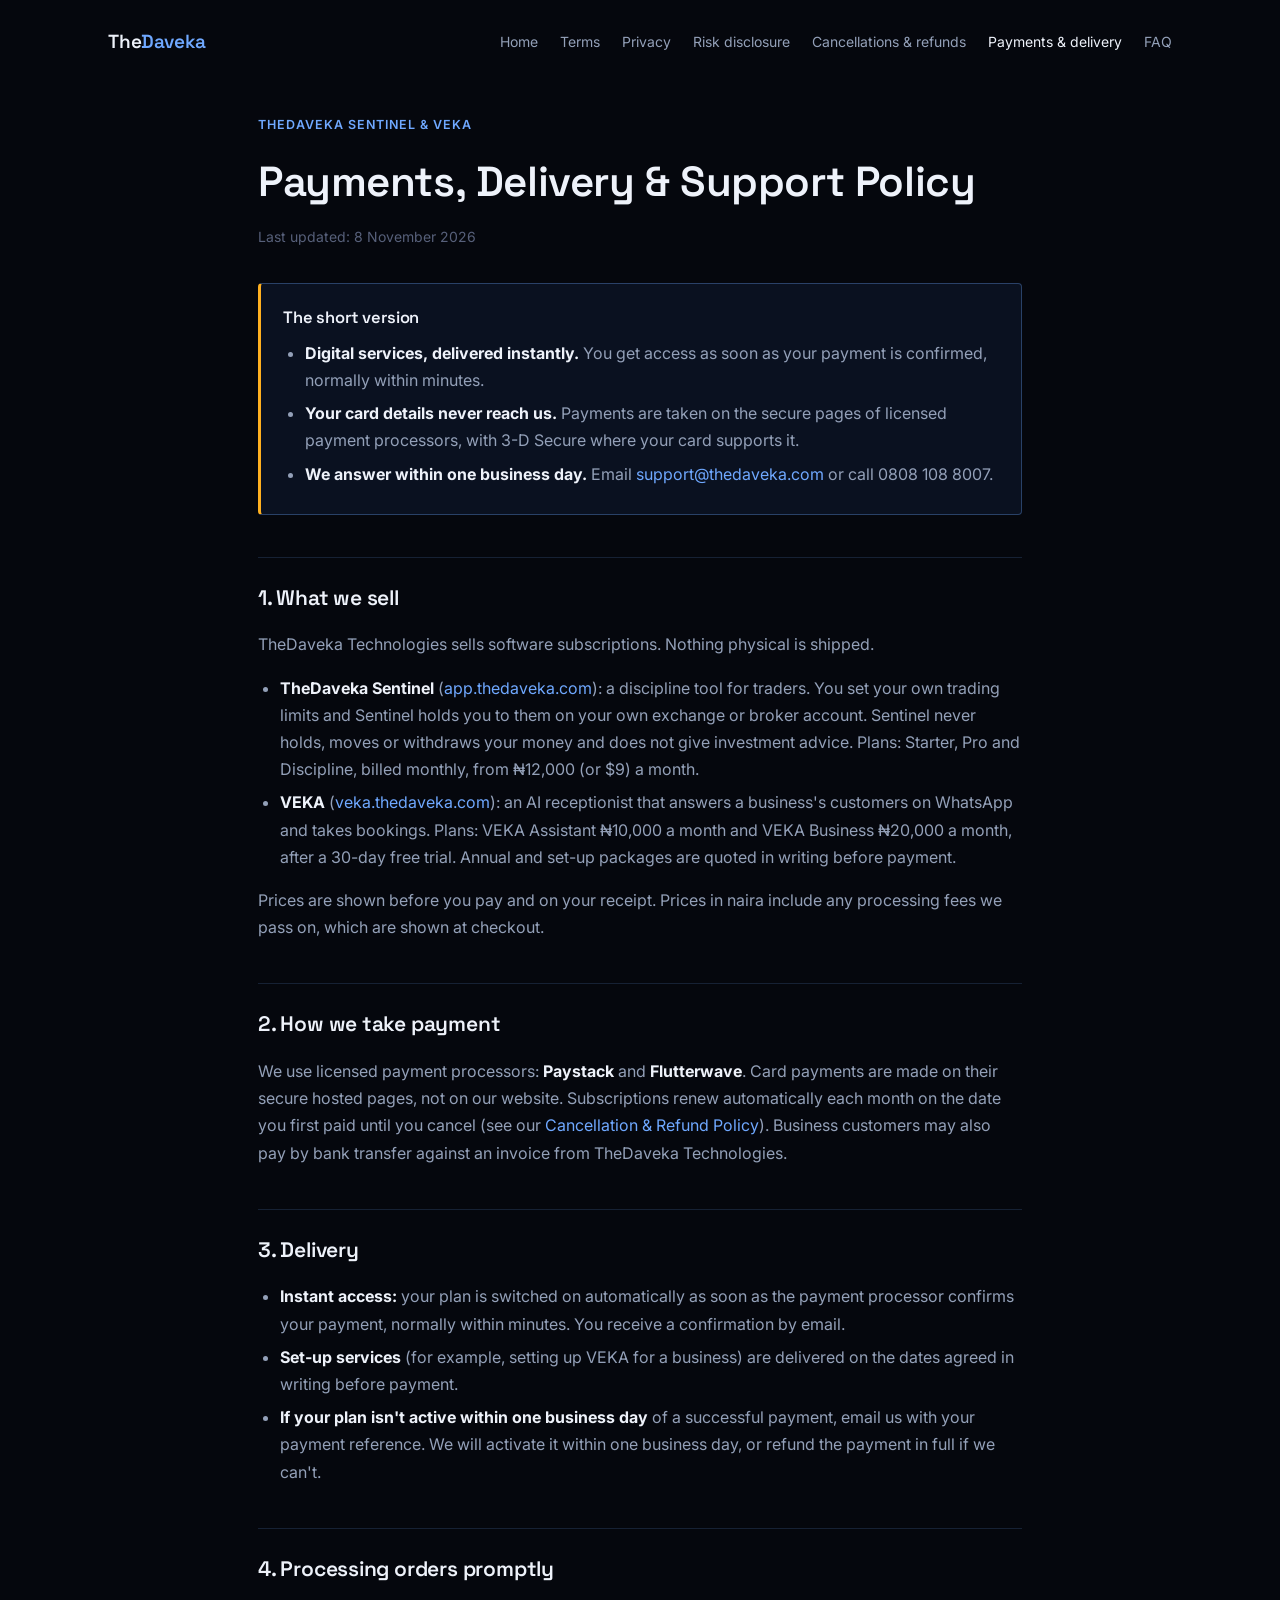
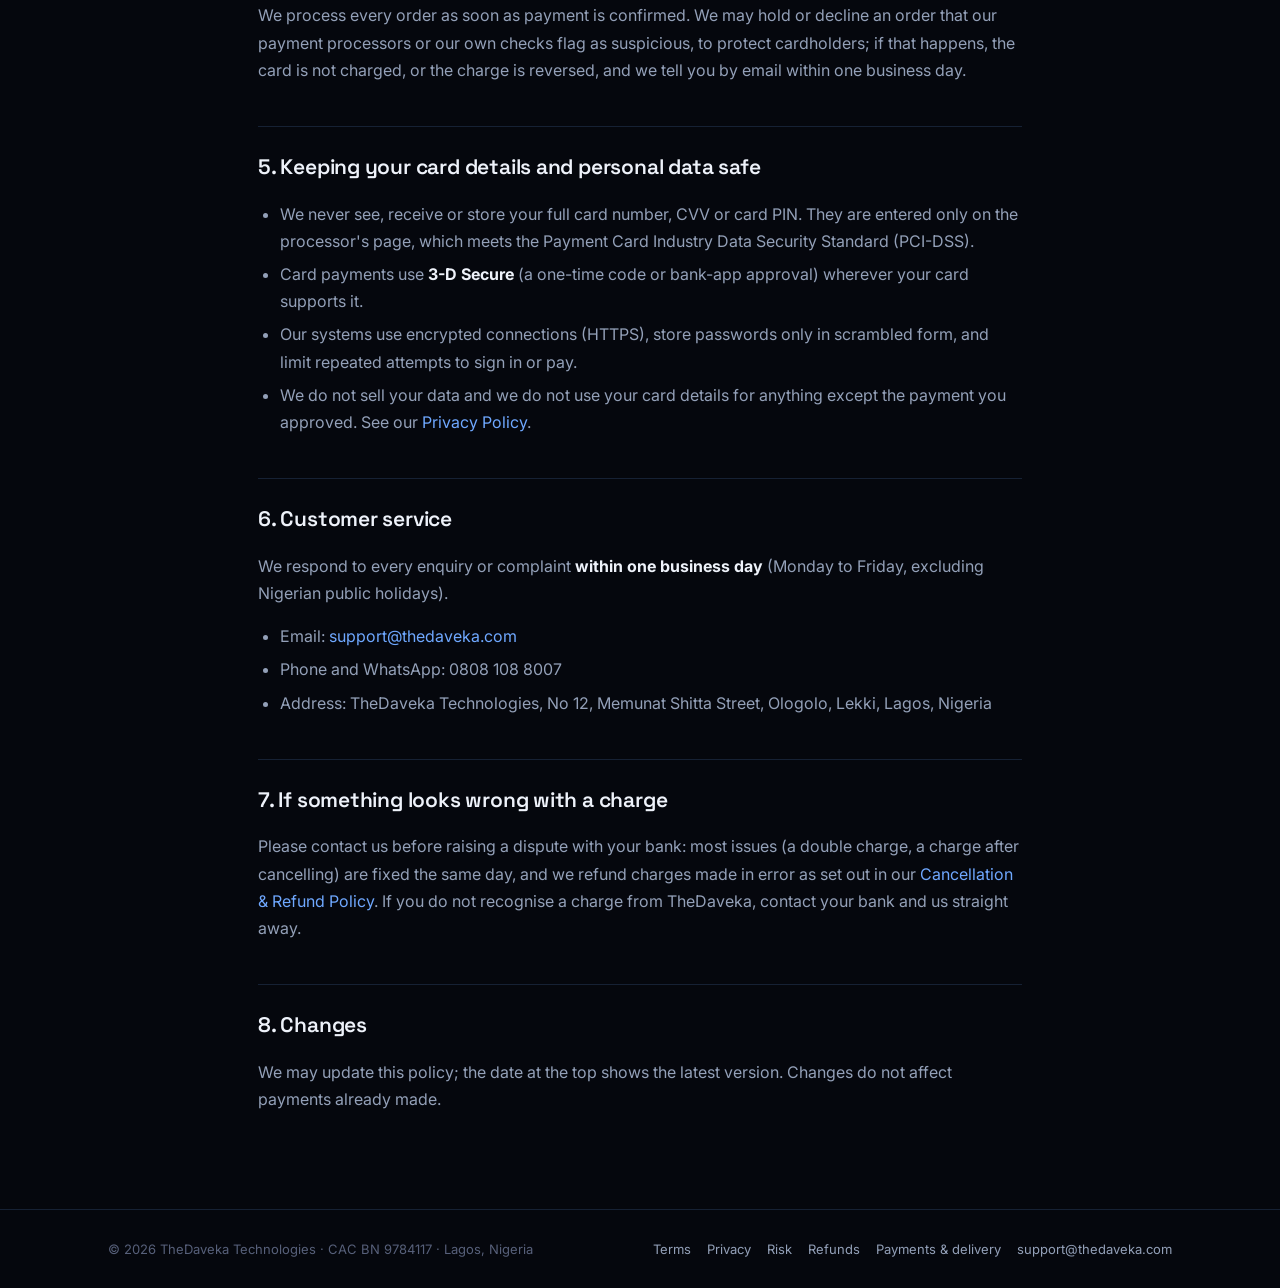
==== payments.html @ 95c14ebf "Website: Payments, Delivery & Support policy (Flutterwave 6.1.15), VEKA live - New /payments page: s" ====
<!DOCTYPE html>
<html lang="en">
<head>
<meta charset="UTF-8">
<meta name="viewport" content="width=device-width, initial-scale=1.0">
<title>Payments, Delivery &amp; Support Policy — TheDaveka Technologies</title>
<meta name="description" content="How we take payment, deliver our services, protect your card details and answer you within one business day.">
<link rel="icon" type="image/png" sizes="32x32" href="/favicon-32.png?v=3">
<link rel="apple-touch-icon" href="/apple-touch-icon.png">
<link rel="preconnect" href="https://fonts.googleapis.com">
<link rel="preconnect" href="https://fonts.gstatic.com" crossorigin>
<link href="https://fonts.googleapis.com/css2?family=Space+Grotesk:wght@500;600&family=Inter:wght@400;500;600&display=swap" rel="stylesheet">
<link rel="stylesheet" href="/legal.css?v=1">
</head>
<body>
<header>
  <a href="/" class="wordmark">The<span>Daveka</span></a>
  <nav><a href="/">Home</a><a href="/terms">Terms</a><a href="/privacy">Privacy</a><a href="/risk">Risk disclosure</a><a href="/refunds">Cancellations &amp; refunds</a><a href="/payments" class="on">Payments &amp; delivery</a><a href="/#faq">FAQ</a></nav>
</header>
<main>
<div class="kicker">TheDaveka Sentinel &amp; VEKA</div>
<h1>Payments, Delivery &amp; Support Policy</h1>
<div class="updated">Last updated: 8 November 2026</div>
<div class="callout"><h3>The short version</h3><ul>
<li><strong>Digital services, delivered instantly.</strong> You get access as soon as your payment is confirmed, normally within minutes.</li>
<li><strong>Your card details never reach us.</strong> Payments are taken on the secure pages of licensed payment processors, with 3-D Secure where your card supports it.</li>
<li><strong>We answer within one business day.</strong> Email <a href="mailto:support@thedaveka.com">support@thedaveka.com</a> or call 0808 108 8007.</li>
</ul></div>

<h2>1. What we sell</h2>
<p>TheDaveka Technologies sells software subscriptions. Nothing physical is shipped.</p>
<ul>
<li><strong>TheDaveka Sentinel</strong> (<a href="https://app.thedaveka.com">app.thedaveka.com</a>): a discipline tool for traders. You set your own trading limits and Sentinel holds you to them on your own exchange or broker account. Sentinel never holds, moves or withdraws your money and does not give investment advice. Plans: Starter, Pro and Discipline, billed monthly, from &#8358;12,000 (or $9) a month.</li>
<li><strong>VEKA</strong> (<a href="https://veka.thedaveka.com">veka.thedaveka.com</a>): an AI receptionist that answers a business's customers on WhatsApp and takes bookings. Plans: VEKA Assistant &#8358;10,000 a month and VEKA Business &#8358;20,000 a month, after a 30-day free trial. Annual and set-up packages are quoted in writing before payment.</li>
</ul>
<p>Prices are shown before you pay and on your receipt. Prices in naira include any processing fees we pass on, which are shown at checkout.</p>

<h2>2. How we take payment</h2>
<p>We use licensed payment processors: <strong>Paystack</strong> and <strong>Flutterwave</strong>. Card payments are made on their secure hosted pages, not on our website. Subscriptions renew automatically each month on the date you first paid until you cancel (see our <a href="/refunds">Cancellation &amp; Refund Policy</a>). Business customers may also pay by bank transfer against an invoice from TheDaveka Technologies.</p>

<h2>3. Delivery</h2>
<ul>
<li><strong>Instant access:</strong> your plan is switched on automatically as soon as the payment processor confirms your payment, normally within minutes. You receive a confirmation by email.</li>
<li><strong>Set-up services</strong> (for example, setting up VEKA for a business) are delivered on the dates agreed in writing before payment.</li>
<li><strong>If your plan isn't active within one business day</strong> of a successful payment, email us with your payment reference. We will activate it within one business day, or refund the payment in full if we can't.</li>
</ul>

<h2>4. Processing orders promptly</h2>
<p>We process every order as soon as payment is confirmed. We may hold or decline an order that our payment processors or our own checks flag as suspicious, to protect cardholders; if that happens, the card is not charged, or the charge is reversed, and we tell you by email within one business day.</p>

<h2>5. Keeping your card details and personal data safe</h2>
<ul>
<li>We never see, receive or store your full card number, CVV or card PIN. They are entered only on the processor's page, which meets the Payment Card Industry Data Security Standard (PCI-DSS).</li>
<li>Card payments use <strong>3-D Secure</strong> (a one-time code or bank-app approval) wherever your card supports it.</li>
<li>Our systems use encrypted connections (HTTPS), store passwords only in scrambled form, and limit repeated attempts to sign in or pay.</li>
<li>We do not sell your data and we do not use your card details for anything except the payment you approved. See our <a href="/privacy">Privacy Policy</a>.</li>
</ul>

<h2>6. Customer service</h2>
<p>We respond to every enquiry or complaint <strong>within one business day</strong> (Monday to Friday, excluding Nigerian public holidays).</p>
<ul>
<li>Email: <a href="mailto:support@thedaveka.com">support@thedaveka.com</a></li>
<li>Phone and WhatsApp: 0808 108 8007</li>
<li>Address: TheDaveka Technologies, No 12, Memunat Shitta Street, Ologolo, Lekki, Lagos, Nigeria</li>
</ul>

<h2>7. If something looks wrong with a charge</h2>
<p>Please contact us before raising a dispute with your bank: most issues (a double charge, a charge after cancelling) are fixed the same day, and we refund charges made in error as set out in our <a href="/refunds">Cancellation &amp; Refund Policy</a>. If you do not recognise a charge from TheDaveka, contact your bank and us straight away.</p>

<h2>8. Changes</h2>
<p>We may update this policy; the date at the top shows the latest version. Changes do not affect payments already made.</p>
</main>
<footer><div class="wrap">
  <span>&copy; 2026 TheDaveka Technologies &middot; CAC BN 9784117 &middot; Lagos, Nigeria</span>
  <span><a href="/terms">Terms</a><a href="/privacy">Privacy</a><a href="/risk">Risk</a><a href="/refunds">Refunds</a><a href="/payments">Payments &amp; delivery</a><a href="mailto:support@thedaveka.com">support@thedaveka.com</a></span>
</div></footer>
</body>
</html>
---- legal.css ----
:root{
  --bg:#05070d; --bg-panel:#0a1120; --rule:rgba(111,168,255,0.16); --rule-strong:rgba(111,168,255,0.32);
  --electric:#2f6bff; --electric-bright:#6fa8ff; --live:#ffb020;
  --text:#eef2fa; --text-muted:#93a0b8; --text-faint:#57607a; --max:820px;
}
*{box-sizing:border-box}
html{scroll-behavior:smooth}
body{margin:0;background:var(--bg);color:var(--text);font-family:'Inter',-apple-system,sans-serif;font-size:16px;line-height:1.7;-webkit-font-smoothing:antialiased}
h1,h2,h3,.wordmark{font-family:'Space Grotesk',sans-serif;letter-spacing:-0.01em;margin:0}
a{color:var(--electric-bright);text-decoration:none}
a:hover{color:#fff}
header{max-width:1120px;margin:0 auto;padding:26px 28px;display:flex;justify-content:space-between;align-items:center}
.wordmark{font-size:19px;font-weight:600;color:var(--text)}
.wordmark span{color:var(--electric-bright)}
header nav{display:flex;gap:22px;font-size:14px;flex-wrap:wrap}
header nav a{color:var(--text-muted)}
header nav a:hover,header nav a.on{color:var(--text)}
main{max-width:var(--max);margin:0 auto;padding:30px 28px 80px}
.kicker{font-size:12.5px;color:var(--electric-bright);text-transform:uppercase;letter-spacing:0.08em;font-weight:600}
h1{font-size:clamp(30px,4vw,42px);font-weight:600;margin:10px 0 8px}
.updated{color:var(--text-faint);font-size:14px;margin-bottom:34px}
h2{font-size:21px;font-weight:600;margin:42px 0 12px;padding-top:22px;border-top:1px solid var(--rule)}
h3{font-size:16.5px;font-weight:600;margin:24px 0 8px}
p,li{color:var(--text-muted)}
p strong,li strong{color:var(--text)}
ul,ol{padding-left:22px}
li{margin-bottom:6px}
.callout{background:var(--bg-panel);border:1px solid var(--rule-strong);border-left:3px solid var(--live);border-radius:4px;padding:20px 22px;margin:26px 0}
.callout h3{margin-top:0}
.callout ul{margin:8px 0 0}
.grid2{display:grid;grid-template-columns:1fr 1fr;gap:18px;margin:20px 0}
.box{background:var(--bg-panel);border:1px solid var(--rule);border-radius:4px;padding:18px 20px}
.box h3{margin-top:0;font-size:15px}
.box.yes h3{color:#5fd39a}
.box.no h3{color:#ff8a7a}
.box ul{margin:8px 0 0;padding-left:18px}
table{width:100%;border-collapse:collapse;margin:16px 0;font-size:14.5px}
th,td{text-align:left;padding:10px 12px;border-bottom:1px solid var(--rule);vertical-align:top;color:var(--text-muted)}
th{color:var(--text);font-weight:600;font-size:13.5px}
.toc{background:var(--bg-panel);border:1px solid var(--rule);border-radius:4px;padding:16px 20px;font-size:14.5px}
.toc a{display:inline-block;margin:3px 14px 3px 0}
footer{border-top:1px solid var(--rule)}
footer .wrap{max-width:1120px;margin:0 auto;padding:28px;display:flex;justify-content:space-between;gap:16px;flex-wrap:wrap;font-size:13px;color:var(--text-faint)}
footer .wrap a{color:var(--text-muted);margin-left:16px}
footer .wrap a:first-child{margin-left:0}
@media (max-width:720px){
  header{flex-direction:column;align-items:flex-start;gap:12px}
  .grid2{grid-template-columns:1fr}
  main{padding:20px 20px 60px}
  table{font-size:13.5px}
}
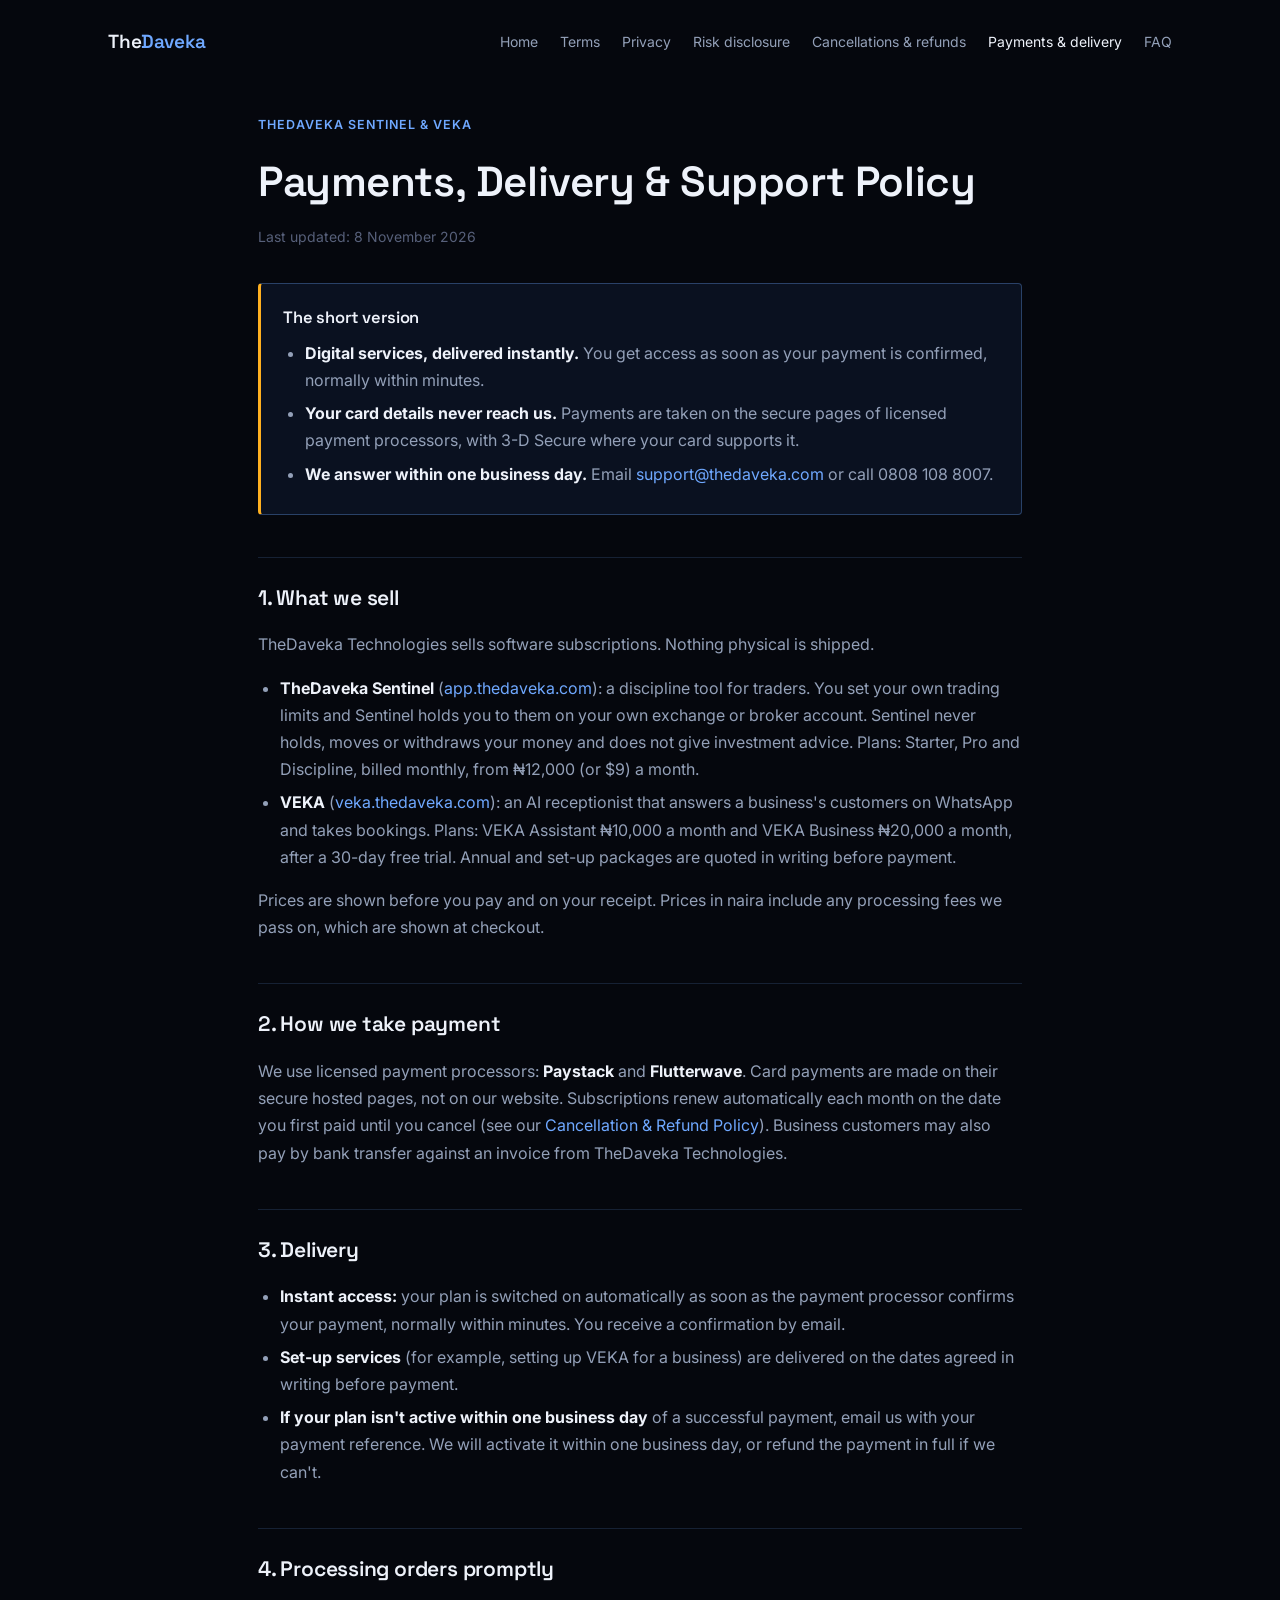
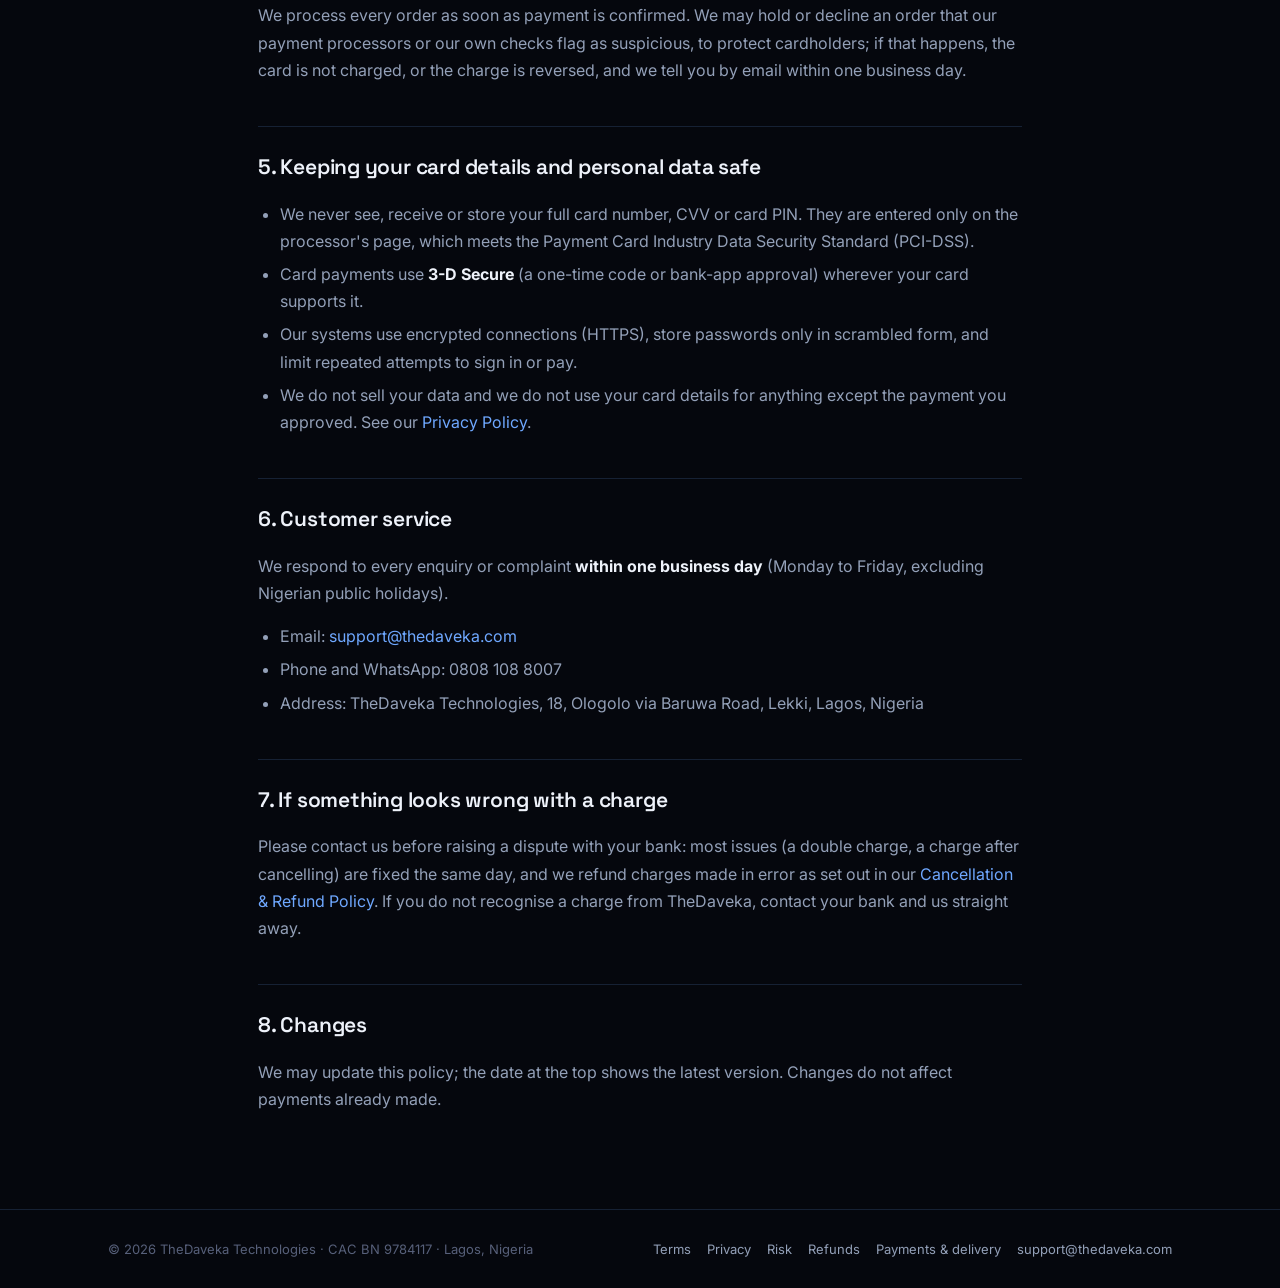
==== commit 0515ccb2: "Update business address to 18, Ologolo via Baruwa Road, Lekki, Lagos Matches the address on file wit" ====
--- a/payments.html
+++ b/payments.html
@@ -61,7 +61,7 @@
 <ul>
 <li>Email: <a href="mailto:support@thedaveka.com">support@thedaveka.com</a></li>
 <li>Phone and WhatsApp: 0808 108 8007</li>
-<li>Address: TheDaveka Technologies, No 12, Memunat Shitta Street, Ologolo, Lekki, Lagos, Nigeria</li>
+<li>Address: TheDaveka Technologies, 18, Ologolo via Baruwa Road, Lekki, Lagos, Nigeria</li>
 </ul>
 
 <h2>7. If something looks wrong with a charge</h2>
